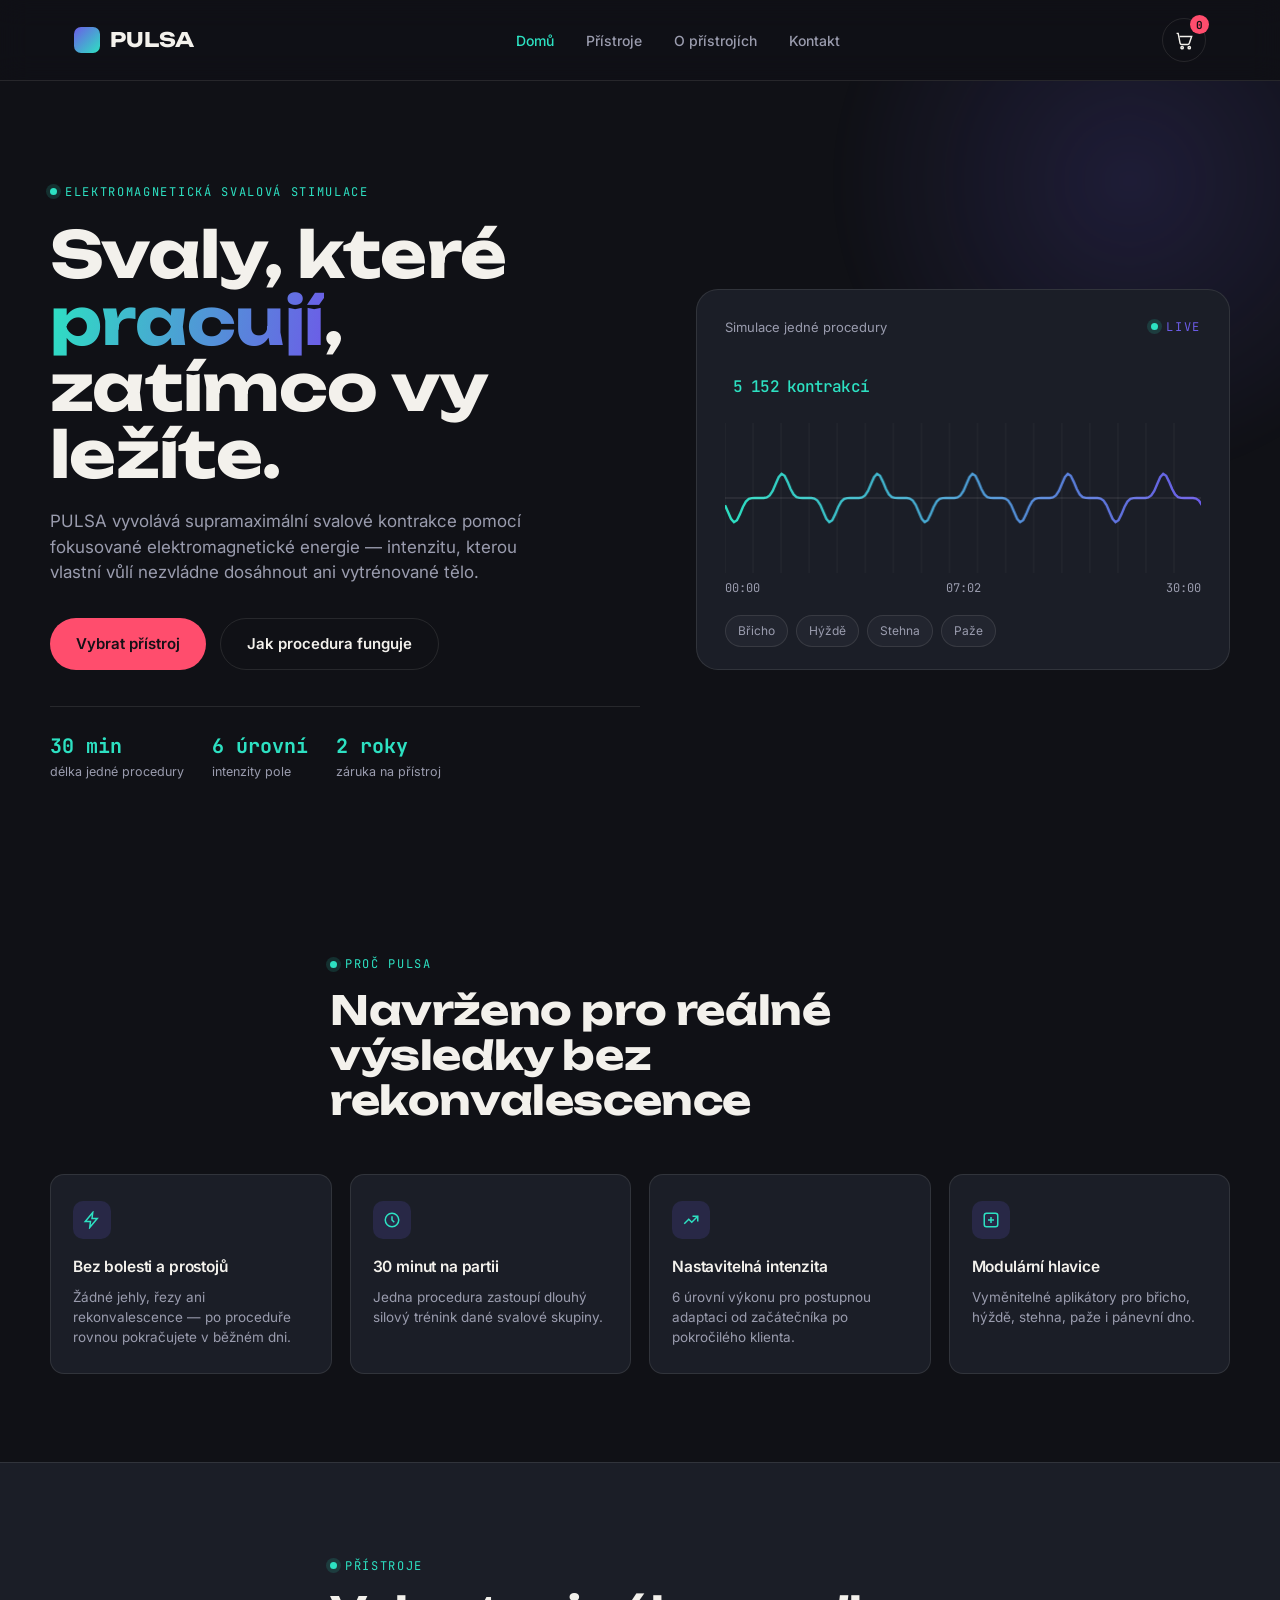
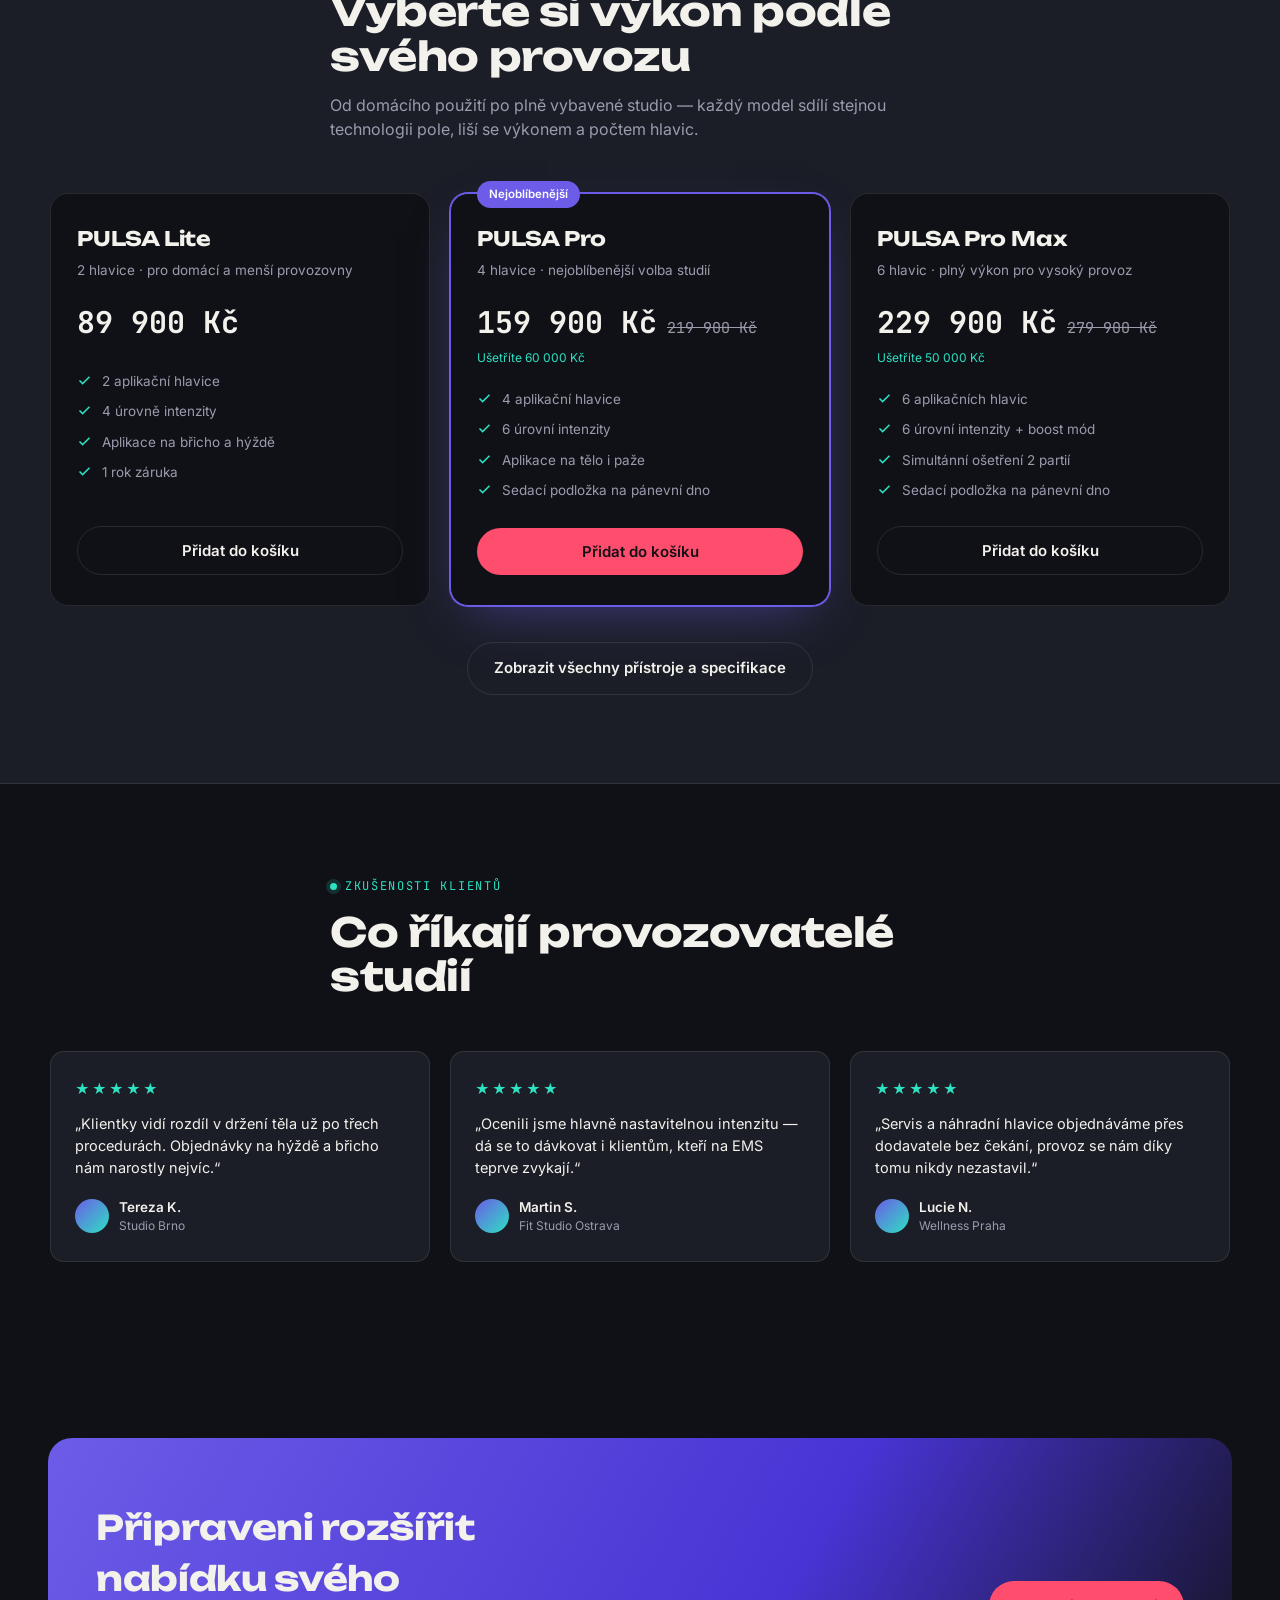
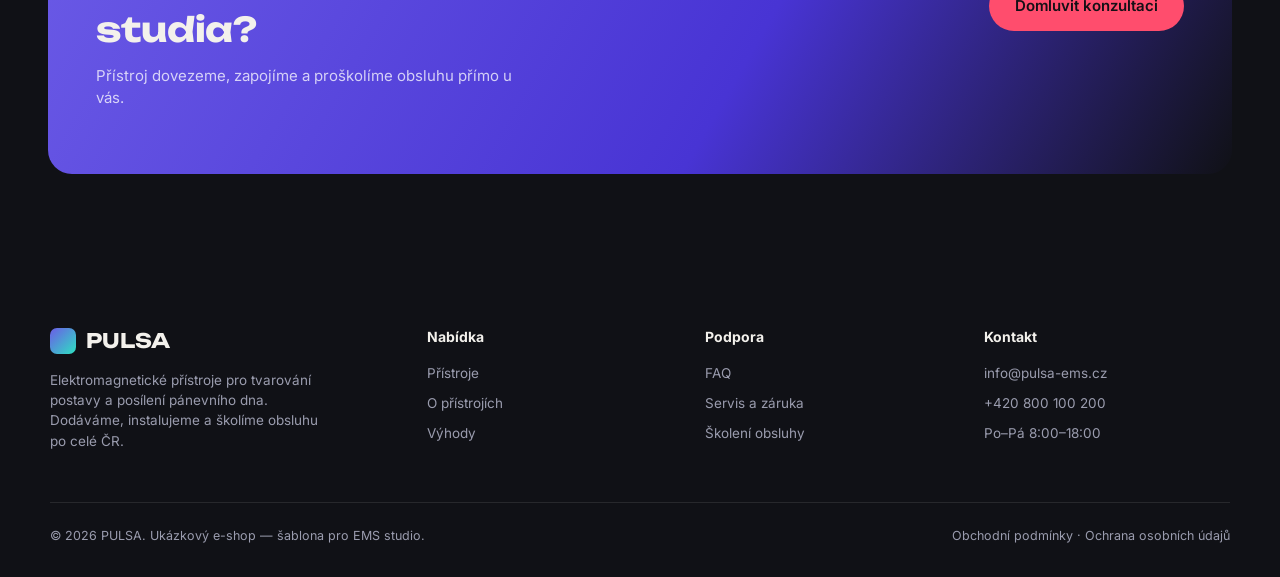
==== pulsa-cf/index.html @ d880c0a0 "Add files via upload" ====
<!DOCTYPE html>
<html lang="cs">
<head>
<meta charset="UTF-8">
<meta name="viewport" content="width=device-width, initial-scale=1.0">
<title>PULSA — Elektromagnetická svalová stimulace</title>
<link rel="preconnect" href="https://fonts.googleapis.com">
<link href="https://fonts.googleapis.com/css2?family=Unbounded:wght@400;600;700;900&family=Inter:wght@400;500;600;700&family=JetBrains+Mono:wght@400;500;700&display=swap" rel="stylesheet">
<link rel="stylesheet" href="assets/styles.css">
</head>
<body>

<header>
  <nav class="nav">
    <a href="index.html" class="logo"><span class="logo-mark"></span>PULSA</a>
    <div class="nav-links">
      <a href="index.html" class="active">Domů</a>
      <a href="produkty.html">Přístroje</a>
      <a href="o-pristrojich.html">O přístrojích</a>
      <a href="kontakt.html">Kontakt</a>
    </div>
    <div class="nav-right">
      <button class="cart-btn" id="cartToggle" aria-label="Otevřít košík">
        <svg width="19" height="19" viewBox="0 0 24 24" fill="none" stroke="currentColor" stroke-width="1.8"><circle cx="9" cy="21" r="1.5"/><circle cx="18" cy="21" r="1.5"/><path d="M2 3h2l2.4 12.4a2 2 0 0 0 2 1.6h7.7a2 2 0 0 0 2-1.6L21 7H6"/></svg>
        <span class="cart-count" id="cartCount">0</span>
      </button>
      <button class="nav-toggle" id="navToggle" aria-label="Menu">
        <svg width="18" height="18" viewBox="0 0 24 24" fill="none" stroke="currentColor" stroke-width="2"><path d="M3 6h18M3 12h18M3 18h18"/></svg>
      </button>
    </div>
  </nav>
  <div class="mobile-menu" id="mobileMenu">
    <a href="index.html" class="active">Domů</a>
    <a href="produkty.html">Přístroje</a>
    <a href="o-pristrojich.html">O přístrojích</a>
    <a href="kontakt.html">Kontakt</a>
  </div>
</header>

<section class="hero">
  <div class="hero-glow"></div>
  <div class="hero-inner">
    <div>
      <span class="eyebrow">Elektromagnetická svalová stimulace</span>
      <h1>Svaly, které <em>pracují</em>, zatímco vy ležíte.</h1>
      <p class="lead">PULSA vyvolává supramaximální svalové kontrakce pomocí fokusované elektromagnetické energie — intenzitu, kterou vlastní vůlí nezvládne dosáhnout ani vytrénované tělo.</p>
      <div class="hero-ctas">
        <a href="produkty.html" class="btn btn-primary">Vybrat přístroj</a>
        <a href="o-pristrojich.html" class="btn btn-ghost">Jak procedura funguje</a>
      </div>
      <div class="hero-trust">
        <div class="trust-item"><span class="num mono">30 min</span><span class="lbl">délka jedné procedury</span></div>
        <div class="trust-item"><span class="num mono">6&nbsp;úrovní</span><span class="lbl">intenzity pole</span></div>
        <div class="trust-item"><span class="num mono">2 roky</span><span class="lbl">záruka na přístroj</span></div>
      </div>
    </div>

    <div class="pulse-card">
      <div class="pulse-card-top">
        <span class="label">Simulace jedné procedury</span>
        <span class="eyebrow" style="color:var(--violet)">live</span>
      </div>
      <div class="pulse-counter"><span id="counterVal">0</span><span>kontrakcí</span></div>
      <canvas id="waveform" height="150"></canvas>
      <div class="pulse-legend"><span>00:00</span><span id="timeVal">00:00</span><span>30:00</span></div>
      <div class="pulse-tags">
        <span class="pulse-tag">Břicho</span>
        <span class="pulse-tag">Hýždě</span>
        <span class="pulse-tag">Stehna</span>
        <span class="pulse-tag">Paže</span>
      </div>
    </div>
  </div>
</section>

<section id="benefits">
  <div class="section-head container" style="padding:0;">
    <span class="eyebrow">Proč PULSA</span>
    <h2>Navrženo pro reálné výsledky bez rekonvalescence</h2>
  </div>
  <div class="container" style="padding:0;">
    <div class="benefits-grid">
      <div class="benefit">
        <div class="icon"><svg width="18" height="18" viewBox="0 0 24 24" fill="none" stroke="currentColor" stroke-width="2"><path d="M13 2 3 14h7l-1 8 10-12h-7z"/></svg></div>
        <h3>Bez bolesti a prostojů</h3>
        <p>Žádné jehly, řezy ani rekonvalescence — po proceduře rovnou pokračujete v běžném dni.</p>
      </div>
      <div class="benefit">
        <div class="icon"><svg width="18" height="18" viewBox="0 0 24 24" fill="none" stroke="currentColor" stroke-width="2"><circle cx="12" cy="12" r="9"/><path d="M12 7v5l3 3"/></svg></div>
        <h3>30 minut na partii</h3>
        <p>Jedna procedura zastoupí dlouhý silový trénink dané svalové skupiny.</p>
      </div>
      <div class="benefit">
        <div class="icon"><svg width="18" height="18" viewBox="0 0 24 24" fill="none" stroke="currentColor" stroke-width="2"><path d="M3 17l6-6 4 4 8-8"/><path d="M14 7h7v7"/></svg></div>
        <h3>Nastavitelná intenzita</h3>
        <p>6 úrovní výkonu pro postupnou adaptaci od začátečníka po pokročilého klienta.</p>
      </div>
      <div class="benefit">
        <div class="icon"><svg width="18" height="18" viewBox="0 0 24 24" fill="none" stroke="currentColor" stroke-width="2"><rect x="3" y="3" width="18" height="18" rx="3"/><path d="M8 12h8M12 8v8"/></svg></div>
        <h3>Modulární hlavice</h3>
        <p>Vyměnitelné aplikátory pro břicho, hýždě, stehna, paže i pánevní dno.</p>
      </div>
    </div>
  </div>
</section>

<section id="products" class="products">
  <div class="section-head container" style="padding:0;">
    <span class="eyebrow">Přístroje</span>
    <h2>Vyberte si výkon podle svého provozu</h2>
    <p>Od domácího použití po plně vybavené studio — každý model sdílí stejnou technologii pole, liší se výkonem a počtem hlavic.</p>
  </div>
  <div class="container" style="padding:0;">
    <div class="products-grid" id="productsGrid"></div>
    <div style="text-align:center; margin-top:36px;">
      <a href="produkty.html" class="btn btn-ghost">Zobrazit všechny přístroje a specifikace</a>
    </div>
  </div>
</section>

<section id="testimonials">
  <div class="section-head container" style="padding:0;">
    <span class="eyebrow">Zkušenosti klientů</span>
    <h2>Co říkají provozovatelé studií</h2>
  </div>
  <div class="container" style="padding:0;">
    <div class="testi-grid">
      <div class="testi">
        <div class="stars">★★★★★</div>
        <p>„Klientky vidí rozdíl v držení těla už po třech procedurách. Objednávky na hýždě a břicho nám narostly nejvíc.“</p>
        <div class="who"><span class="avatar"></span><div><div class="who-name">Tereza K.</div><div class="who-loc">Studio Brno</div></div></div>
      </div>
      <div class="testi">
        <div class="stars">★★★★★</div>
        <p>„Ocenili jsme hlavně nastavitelnou intenzitu — dá se to dávkovat i klientům, kteří na EMS teprve zvykají.“</p>
        <div class="who"><span class="avatar"></span><div><div class="who-name">Martin S.</div><div class="who-loc">Fit Studio Ostrava</div></div></div>
      </div>
      <div class="testi">
        <div class="stars">★★★★★</div>
        <p>„Servis a náhradní hlavice objednáváme přes dodavatele bez čekání, provoz se nám díky tomu nikdy nezastavil.“</p>
        <div class="who"><span class="avatar"></span><div><div class="who-name">Lucie N.</div><div class="who-loc">Wellness Praha</div></div></div>
      </div>
    </div>
  </div>
</section>

<section>
  <div class="cta-band">
    <div>
      <h2>Připraveni rozšířit nabídku svého studia?</h2>
      <p>Přístroj dovezeme, zapojíme a proškolíme obsluhu přímo u vás.</p>
    </div>
    <a href="kontakt.html" class="btn btn-primary">Domluvit konzultaci</a>
  </div>
</section>

<footer>
  <div class="footer-grid">
    <div>
      <div class="logo" style="margin-bottom:14px;"><span class="logo-mark"></span>PULSA</div>
      <p style="font-size:13.5px; color:var(--text-muted); max-width:280px;">Elektromagnetické přístroje pro tvarování postavy a posílení pánevního dna. Dodáváme, instalujeme a školíme obsluhu po celé ČR.</p>
    </div>
    <div>
      <h4>Nabídka</h4>
      <ul><li><a href="produkty.html">Přístroje</a></li><li><a href="o-pristrojich.html">O přístrojích</a></li><li><a href="index.html#benefits">Výhody</a></li></ul>
    </div>
    <div>
      <h4>Podpora</h4>
      <ul><li><a href="o-pristrojich.html#faq">FAQ</a></li><li><a href="kontakt.html">Servis a záruka</a></li><li><a href="kontakt.html">Školení obsluhy</a></li></ul>
    </div>
    <div>
      <h4>Kontakt</h4>
      <ul><li>info@pulsa-ems.cz</li><li>+420 800 100 200</li><li>Po–Pá 8:00–18:00</li></ul>
    </div>
  </div>
  <div class="footer-bottom">
    <span>© 2026 PULSA. Ukázkový e-shop — šablona pro EMS studio.</span>
    <span>Obchodní podmínky · Ochrana osobních údajů</span>
  </div>
</footer>

<div class="overlay" id="overlay"></div>
<aside class="drawer" id="drawer" aria-label="Košík">
  <div class="drawer-head">
    <h3>Košík</h3>
    <button class="drawer-close" id="drawerClose" aria-label="Zavřít košík">✕</button>
  </div>
  <div class="drawer-body" id="drawerBody"></div>
  <div class="drawer-foot" id="drawerFoot" style="display:none;">
    <div class="subtotal-row"><span>Mezisoučet</span><span class="amt mono" id="subtotalAmt">0 Kč</span></div>
    <button class="btn btn-primary btn-block" id="checkoutBtn">Pokračovat k objednávce</button>
    <div class="note-banner">Demo košík ukládá data jen do paměti stránky — po obnovení nebo přechodu na jinou stránku se vynuluje.</div>
  </div>
</aside>

<div class="modal" id="checkoutModal">
  <div class="modal-backdrop" id="modalBackdrop"></div>
  <div class="modal-box" id="modalBox"></div>
</div>

<script src="assets/store.js"></script>
<script>
  // render home product cards (from shared PRODUCTS data)
  const grid = document.getElementById('productsGrid');
  grid.innerHTML = PRODUCTS.map(p => `
    <div class="plan ${p.featured ? 'featured' : ''}">
      ${p.featured ? '<span class="plan-badge">Nejoblíbenější</span>' : ''}
      <h3>${p.name}</h3>
      <div class="desc">${p.desc}</div>
      <div class="price-row">
        <span class="price mono">${fmtCZK(p.price)}</span>
        ${p.oldPrice ? `<span class="old-price mono">${fmtCZK(p.oldPrice)}</span>` : ''}
      </div>
      ${p.oldPrice ? `<div class="save">Ušetříte ${fmtCZK(p.oldPrice - p.price)}</div>` : '<div style="height:22px"></div>'}
      <ul>${p.features.slice(0,4).map(f => `<li><svg width="15" height="15" viewBox="0 0 24 24" fill="none" stroke="currentColor" stroke-width="2.4"><path d="M4 12l5 5 11-11"/></svg>${f}</li>`).join('')}</ul>
      <button class="btn ${p.featured ? 'btn-primary' : 'btn-ghost'} btn-block" data-add="${p.id}">Přidat do košíku</button>
    </div>
  `).join('');

  /* hero waveform animation */
  const canvas = document.getElementById('waveform');
  const ctx = canvas.getContext('2d');
  const counterEl = document.getElementById('counterVal');
  const timeEl = document.getElementById('timeVal');
  const reduceMotion = window.matchMedia('(prefers-reduced-motion: reduce)').matches;

  function resizeCanvas(){
    const rect = canvas.getBoundingClientRect();
    canvas.width = rect.width * devicePixelRatio;
    canvas.height = rect.height * devicePixelRatio;
    ctx.scale(devicePixelRatio, devicePixelRatio);
  }
  resizeCanvas();
  window.addEventListener('resize', () => { ctx.setTransform(1,0,0,1,0,0); resizeCanvas(); });

  let t = 0;
  const totalContractions = 22000;
  const durationMs = reduceMotion ? 1 : 9000;
  const startTime = performance.now();

  function drawFrame(w, h, intensity){
    ctx.clearRect(0, 0, w, h);
    ctx.strokeStyle = 'rgba(243,241,236,0.06)';
    ctx.lineWidth = 1;
    for(let gx = 0; gx < w; gx += 28){ ctx.beginPath(); ctx.moveTo(gx, 0); ctx.lineTo(gx, h); ctx.stroke(); }
    const grad = ctx.createLinearGradient(0, 0, w, 0);
    grad.addColorStop(0, '#2DE1C2'); grad.addColorStop(1, '#6C5CE7');
    ctx.strokeStyle = grad; ctx.lineWidth = 2.4;
    ctx.beginPath();
    const points = 160;
    for(let i = 0; i <= points; i++){
      const x = (i / points) * w;
      const phase = (i / points) * Math.PI * 10 + t;
      const spike = Math.pow(Math.abs(Math.sin(phase)), 6) * Math.sign(Math.sin(phase));
      const y = h/2 - spike * (h * 0.38) * intensity;
      if(i === 0) ctx.moveTo(x, y); else ctx.lineTo(x, y);
    }
    ctx.stroke();
    ctx.strokeStyle = 'rgba(243,241,236,0.14)'; ctx.lineWidth = 1;
    ctx.beginPath(); ctx.moveTo(0, h/2); ctx.lineTo(w, h/2); ctx.stroke();
    t += 0.045;
  }

  function draw(now){
    const elapsed = Math.min((now - startTime) / durationMs, 1);
    const w = canvas.getBoundingClientRect().width;
    const h = canvas.getBoundingClientRect().height;
    drawFrame(w, h, 0.25 + elapsed * 0.75);
    counterEl.textContent = Math.round(elapsed * totalContractions).toLocaleString('cs-CZ');
    const secs = Math.round(elapsed * 30 * 60);
    timeEl.textContent = String(Math.floor(secs/60)).padStart(2,'0') + ':' + String(secs%60).padStart(2,'0');
    if(elapsed < 1){ requestAnimationFrame(draw); } else { requestAnimationFrame(loopIdle); }
  }
  function loopIdle(){
    const w = canvas.getBoundingClientRect().width;
    const h = canvas.getBoundingClientRect().height;
    drawFrame(w, h, 1);
    requestAnimationFrame(loopIdle);
  }
  if(reduceMotion){
    counterEl.textContent = totalContractions.toLocaleString('cs-CZ');
    timeEl.textContent = '30:00';
    requestAnimationFrame(loopIdle);
  } else {
    requestAnimationFrame(draw);
  }
</script>
</body>
</html>
---- pulsa-cf/assets/styles.css ----
:root{
  --bg:#101116;
  --surface:#1B1E27;
  --surface-2:#22252F;
  --line: rgba(243,241,236,0.10);
  --violet:#6C5CE7;
  --violet-soft: rgba(108,92,231,0.16);
  --cyan:#2DE1C2;
  --coral:#FF4D6D;
  --coral-soft: rgba(255,77,109,0.16);
  --text:#F3F1EC;
  --text-muted:#9A9CAE;
  --radius: 14px;
}
*{box-sizing:border-box; margin:0; padding:0;}
html{scroll-behavior:smooth;}
body{
  background:var(--bg);
  color:var(--text);
  font-family:'Inter', sans-serif;
  line-height:1.5;
  -webkit-font-smoothing:antialiased;
  overflow-x:hidden;
}
h1,h2,h3,.display{ font-family:'Unbounded', sans-serif; letter-spacing:-0.01em; }
.mono{ font-family:'JetBrains Mono', monospace; }
a{ color:inherit; text-decoration:none; }
img{max-width:100%; display:block;}
ul{list-style:none;}
button{ font-family:inherit; cursor:pointer; border:none; background:none; color:inherit; }
:focus-visible{ outline:2px solid var(--cyan); outline-offset:3px; }
.container{ max-width:1180px; margin:0 auto; padding:0 24px; }
.eyebrow{
  font-family:'JetBrains Mono', monospace;
  font-size:12px;
  letter-spacing:0.14em;
  text-transform:uppercase;
  color:var(--cyan);
  display:inline-flex;
  align-items:center;
  gap:8px;
}
.eyebrow::before{
  content:"";
  width:7px; height:7px; border-radius:50%;
  background:var(--cyan);
  box-shadow:0 0 0 4px rgba(45,225,194,0.15);
}
.btn{
  display:inline-flex; align-items:center; justify-content:center; gap:8px;
  padding:14px 26px;
  border-radius:100px;
  font-weight:600;
  font-size:15px;
  transition:transform .18s ease, box-shadow .18s ease, background .18s ease;
  white-space:nowrap;
}
.btn-primary{ background:var(--coral); color:#151016; }
.btn-primary:hover{ transform:translateY(-2px); box-shadow:0 10px 30px -8px rgba(255,77,109,0.55); }
.btn-ghost{ background:transparent; border:1px solid var(--line); color:var(--text); }
.btn-ghost:hover{ border-color:var(--cyan); color:var(--cyan); }
.btn-block{ width:100%; }
.btn[disabled]{ opacity:0.45; pointer-events:none; }

/* ===== HEADER / NAV ===== */
header{
  position:sticky; top:0; z-index:60;
  background:rgba(16,17,22,0.82);
  backdrop-filter: blur(14px);
  border-bottom:1px solid var(--line);
}
.nav{
  display:flex; align-items:center; justify-content:space-between;
  padding:18px 24px;
  max-width:1180px; margin:0 auto;
}
.logo{
  font-family:'Unbounded', sans-serif;
  font-weight:700;
  font-size:20px;
  display:flex; align-items:center; gap:10px;
}
.logo-mark{
  width:26px; height:26px;
  border-radius:7px;
  background:linear-gradient(135deg, var(--violet), var(--cyan));
  flex:none;
}
.nav-links{ display:flex; gap:32px; font-size:14px; font-weight:500; color:var(--text-muted); }
.nav-links a:hover{ color:var(--text); }
.nav-links a.active{ color:var(--cyan); }
.nav-right{ display:flex; align-items:center; gap:14px; }
.cart-btn{
  position:relative;
  width:44px; height:44px;
  border-radius:50%;
  border:1px solid var(--line);
  display:flex; align-items:center; justify-content:center;
}
.cart-btn:hover{ border-color:var(--cyan); }
.cart-count{
  position:absolute; top:-4px; right:-4px;
  background:var(--coral);
  color:#150F14;
  font-family:'JetBrains Mono', monospace;
  font-size:11px; font-weight:700;
  min-width:19px; height:19px; border-radius:50%;
  display:flex; align-items:center; justify-content:center;
  padding:0 3px;
}
.nav-toggle{ display:none; width:44px; height:44px; align-items:center; justify-content:center; border:1px solid var(--line); border-radius:50%; }
.mobile-menu{
  display:none;
  flex-direction:column;
  gap:2px;
  padding:8px 24px 18px;
  border-top:1px solid var(--line);
}
.mobile-menu.open{ display:flex; }
.mobile-menu a{ padding:12px 4px; font-size:15px; border-bottom:1px solid var(--line); color:var(--text-muted); }
.mobile-menu a.active{ color:var(--cyan); }

/* ===== PAGE HERO (sub-pages) ===== */
.page-hero{
  padding:64px 24px 48px;
  border-bottom:1px solid var(--line);
  position:relative;
  overflow:hidden;
}
.page-hero-glow{
  position:absolute; top:-160px; left:-120px;
  width:460px; height:460px;
  background:radial-gradient(circle, var(--violet-soft), transparent 70%);
  pointer-events:none;
}
.page-hero h1{ font-size:clamp(30px,4vw,46px); margin-top:14px; line-height:1.08; max-width:720px; }
.page-hero p.lead{ color:var(--text-muted); font-size:16px; max-width:560px; margin-top:16px; }
.breadcrumb{ font-size:13px; color:var(--text-muted); }
.breadcrumb a:hover{ color:var(--cyan); }

/* ===== HERO (home) ===== */
.hero{ position:relative; padding:96px 24px 80px; overflow:hidden; }
.hero-glow{
  position:absolute; top:-200px; right:-150px;
  width:600px; height:600px;
  background:radial-gradient(circle, var(--violet-soft), transparent 70%);
  filter:blur(10px);
  pointer-events:none;
}
.hero-inner{
  position:relative; max-width:1180px; margin:0 auto;
  display:grid; grid-template-columns: 1.05fr 0.95fr; gap:56px; align-items:center;
}
.hero h1{ font-size:clamp(38px, 5.2vw, 64px); line-height:1.04; font-weight:700; margin:20px 0 22px; }
.hero h1 em{
  font-style:normal;
  background:linear-gradient(100deg, var(--cyan), var(--violet));
  -webkit-background-clip:text; background-clip:text; color:transparent;
}
.hero p.lead{ font-size:17px; color:var(--text-muted); max-width:480px; margin-bottom:32px; }
.hero-ctas{ display:flex; gap:14px; flex-wrap:wrap; margin-bottom:36px; }
.hero-trust{ display:flex; gap:28px; flex-wrap:wrap; padding-top:24px; border-top:1px solid var(--line); }
.trust-item{ display:flex; flex-direction:column; gap:2px; }
.trust-item .num{ font-family:'JetBrains Mono', monospace; font-weight:700; font-size:20px; color:var(--cyan); }
.trust-item .lbl{ font-size:12.5px; color:var(--text-muted); }

.pulse-card{ background:var(--surface); border:1px solid var(--line); border-radius:22px; padding:28px 28px 22px; position:relative; }
.pulse-card-top{ display:flex; justify-content:space-between; align-items:flex-start; margin-bottom:6px; }
.pulse-card-top .label{ font-size:13px; color:var(--text-muted); }
.pulse-counter{ font-family:'JetBrains Mono', monospace; font-size:44px; font-weight:700; color:var(--text); letter-spacing:-0.02em; }
.pulse-counter span{ font-size:16px; color:var(--cyan); font-weight:500; margin-left:8px; }
canvas#waveform{ width:100%; height:150px; display:block; margin:14px 0 6px; }
.pulse-legend{ display:flex; justify-content:space-between; font-size:12px; color:var(--text-muted); font-family:'JetBrains Mono', monospace; }
.pulse-tags{ display:flex; gap:8px; margin-top:18px; flex-wrap:wrap; }
.pulse-tag{ font-size:12px; padding:6px 12px; border-radius:100px; background:var(--surface-2); color:var(--text-muted); border:1px solid var(--line); }

@media (prefers-reduced-motion: reduce){ html{ scroll-behavior:auto; } }

/* ===== SECTION SHARED ===== */
section{ padding:88px 24px; }
.section-head{ max-width:620px; margin-bottom:52px; }
.section-head h2{ font-size:clamp(28px,3.4vw,40px); margin-top:14px; line-height:1.12; }
.section-head p{ color:var(--text-muted); margin-top:14px; font-size:16px; }

/* ===== HOW IT WORKS / PHASES ===== */
.phases{ display:grid; grid-template-columns:repeat(3,1fr); gap:1px; background:var(--line); border:1px solid var(--line); border-radius:var(--radius); overflow:hidden; }
.phase{ background:var(--surface); padding:32px 26px; }
.phase .bar{ height:6px; border-radius:4px; background:var(--surface-2); overflow:hidden; margin-bottom:18px; }
.phase .bar i{ display:block; height:100%; background:linear-gradient(90deg, var(--cyan), var(--violet)); }
.phase h3{ font-size:18px; margin-bottom:8px; }
.phase p{ font-size:14.5px; color:var(--text-muted); }
.phase .freq{ font-family:'JetBrains Mono', monospace; font-size:12px; color:var(--cyan); margin-bottom:10px; display:block; }

/* ===== BENEFITS ===== */
.benefits-grid{ display:grid; grid-template-columns:repeat(4,1fr); gap:18px; }
.benefit{ background:var(--surface); border:1px solid var(--line); border-radius:var(--radius); padding:26px 22px; transition:border-color .2s ease, transform .2s ease; }
.benefit:hover{ border-color:var(--violet); transform:translateY(-3px); }
.benefit .icon{ width:38px; height:38px; border-radius:10px; background:var(--violet-soft); color:var(--cyan); display:flex; align-items:center; justify-content:center; margin-bottom:16px; }
.benefit h3{ font-family:'Inter'; font-weight:600; font-size:15.5px; margin-bottom:8px; }
.benefit p{ font-size:13.5px; color:var(--text-muted); }

/* ===== PRODUCTS ===== */
.products{ background:var(--surface); border-top:1px solid var(--line); border-bottom:1px solid var(--line); }
.products-grid{ display:grid; grid-template-columns:repeat(3,1fr); gap:20px; }
.plan{ background:var(--bg); border:1px solid var(--line); border-radius:18px; padding:30px 26px; display:flex; flex-direction:column; position:relative; }
.plan.featured{ border-color:var(--violet); box-shadow:0 0 0 1px var(--violet), 0 20px 50px -20px rgba(108,92,231,0.5); }
.plan-badge{ position:absolute; top:-13px; left:26px; background:var(--violet); color:#fff; font-size:11.5px; font-weight:600; padding:5px 12px; border-radius:100px; }
.plan h3{ font-size:20px; margin-bottom:6px; }
.plan .desc{ font-size:13.5px; color:var(--text-muted); margin-bottom:20px; }
.plan .price-row{ display:flex; align-items:baseline; gap:10px; margin-bottom:4px; }
.plan .price{ font-family:'JetBrains Mono', monospace; font-size:30px; font-weight:700; }
.plan .old-price{ font-family:'JetBrains Mono', monospace; font-size:15px; color:var(--text-muted); text-decoration:line-through; }
.plan .save{ font-size:12px; color:var(--cyan); margin-bottom:22px; }
.plan ul{ display:flex; flex-direction:column; gap:10px; margin-bottom:26px; flex:1; }
.plan li{ font-size:13.5px; color:var(--text-muted); display:flex; gap:10px; align-items:flex-start; }
.plan li svg{ flex:none; margin-top:2px; color:var(--cyan); }
.plan-meta{ display:flex; gap:14px; margin-top:16px; padding-top:16px; border-top:1px solid var(--line); }
.plan-meta div{ font-size:11.5px; color:var(--text-muted); }
.plan-meta .v{ font-family:'JetBrains Mono', monospace; font-size:13px; color:var(--text); display:block; }
.plan-link{ font-size:12.5px; color:var(--cyan); margin-top:12px; display:inline-block; }

/* filters (products page) */
.filter-bar{ display:flex; gap:10px; flex-wrap:wrap; margin-bottom:36px; }
.filter-chip{ padding:9px 16px; border-radius:100px; border:1px solid var(--line); font-size:13px; color:var(--text-muted); background:var(--bg); }
.filter-chip.active{ border-color:var(--cyan); color:var(--cyan); background:var(--violet-soft); }

/* ===== SPEC TABLE (device info page) ===== */
.spec-table{ width:100%; border-collapse:collapse; background:var(--surface); border:1px solid var(--line); border-radius:var(--radius); overflow:hidden; }
.spec-table th, .spec-table td{ text-align:left; padding:16px 20px; font-size:13.5px; border-bottom:1px solid var(--line); }
.spec-table th{ color:var(--text-muted); font-weight:500; background:var(--surface-2); font-family:'JetBrains Mono', monospace; font-size:12px; text-transform:uppercase; letter-spacing:0.06em; }
.spec-table td.val{ font-family:'JetBrains Mono', monospace; color:var(--cyan); }
.spec-table tr:last-child td{ border-bottom:none; }
.spec-wrap{ overflow-x:auto; }

.diagram{ background:var(--surface); border:1px solid var(--line); border-radius:var(--radius); padding:30px; display:grid; grid-template-columns:repeat(4,1fr); gap:20px; }
.diagram-item{ text-align:center; }
.diagram-icon{ width:52px; height:52px; border-radius:50%; background:var(--violet-soft); color:var(--cyan); display:flex; align-items:center; justify-content:center; margin:0 auto 12px; }
.diagram-item h4{ font-size:13.5px; margin-bottom:6px; }
.diagram-item p{ font-size:12px; color:var(--text-muted); }

.contra-list{ display:grid; grid-template-columns:repeat(2,1fr); gap:12px; }
.contra-item{ display:flex; gap:10px; align-items:flex-start; background:var(--surface); border:1px solid var(--line); border-radius:10px; padding:14px 16px; font-size:13.5px; color:var(--text-muted); }
.contra-item svg{ flex:none; color:var(--coral); margin-top:2px; }

/* ===== TESTIMONIALS ===== */
.testi-grid{ display:grid; grid-template-columns:repeat(3,1fr); gap:20px; }
.testi{ background:var(--surface); border:1px solid var(--line); border-radius:var(--radius); padding:26px 24px; }
.testi .stars{ color:var(--cyan); font-size:14px; margin-bottom:14px; letter-spacing:2px; }
.testi p{ font-size:14.5px; color:var(--text); margin-bottom:18px; }
.testi .who{ display:flex; align-items:center; gap:10px; }
.avatar{ width:34px; height:34px; border-radius:50%; background:linear-gradient(135deg, var(--violet), var(--cyan)); flex:none; }
.who-name{ font-size:13.5px; font-weight:600; }
.who-loc{ font-size:12px; color:var(--text-muted); }

/* ===== FAQ ===== */
.faq-list{ max-width:780px; }
.faq-item{ border-bottom:1px solid var(--line); }
.faq-q{ width:100%; display:flex; justify-content:space-between; align-items:center; padding:22px 4px; text-align:left; font-family:'Inter'; font-weight:600; font-size:15.5px; }
.faq-q .plus{ font-family:'JetBrains Mono', monospace; color:var(--cyan); font-size:20px; transition:transform .2s ease; flex:none; margin-left:16px; }
.faq-item.open .plus{ transform:rotate(45deg); }
.faq-a{ max-height:0; overflow:hidden; transition:max-height .3s ease; }
.faq-a p{ padding:0 4px 22px; color:var(--text-muted); font-size:14.5px; max-width:640px; }

/* ===== CONTACT PAGE ===== */
.contact-grid{ display:grid; grid-template-columns:0.9fr 1.1fr; gap:48px; align-items:flex-start; }
.contact-card{ background:var(--surface); border:1px solid var(--line); border-radius:var(--radius); padding:28px; margin-bottom:16px; }
.contact-card h3{ font-size:15px; margin-bottom:14px; }
.contact-row{ display:flex; gap:14px; align-items:flex-start; padding:12px 0; border-bottom:1px solid var(--line); }
.contact-row:last-child{ border-bottom:none; }
.contact-row .ic{ width:34px; height:34px; border-radius:9px; background:var(--violet-soft); color:var(--cyan); display:flex; align-items:center; justify-content:center; flex:none; }
.contact-row .t{ font-size:13.5px; color:var(--text-muted); }
.contact-row .v{ font-size:14.5px; font-weight:500; margin-top:2px; }
.map-placeholder{
  height:220px; border-radius:var(--radius); border:1px solid var(--line);
  background:
    linear-gradient(var(--surface-2) 1px, transparent 1px) 0 0/26px 26px,
    linear-gradient(90deg, var(--surface-2) 1px, transparent 1px) 0 0/26px 26px,
    var(--surface);
  display:flex; align-items:center; justify-content:center; color:var(--text-muted); font-size:13px; gap:8px;
}
.map-placeholder svg{ color:var(--coral); }

.form-card{ background:var(--surface); border:1px solid var(--line); border-radius:18px; padding:36px; }
.field{ margin-bottom:18px; }
.field label{ display:block; font-size:12.5px; color:var(--text-muted); margin-bottom:7px; }
.field input, .field textarea, .field select{
  width:100%; padding:13px 15px; background:var(--surface-2); border:1px solid var(--line);
  border-radius:10px; color:var(--text); font-size:14px; font-family:'Inter'; resize:vertical;
}
.field input:focus, .field textarea:focus, .field select:focus{ border-color:var(--cyan); outline:none; }
.field-row{ display:flex; gap:14px; }
.field-row .field{ flex:1; }
.form-success{ display:none; text-align:center; padding:20px 0; }
.form-success.active{ display:block; }
.form-success .check{ width:56px; height:56px; border-radius:50%; background:var(--violet-soft); color:var(--cyan); display:flex; align-items:center; justify-content:center; margin:0 auto 18px; }

/* ===== FOOTER CTA ===== */
.cta-band{
  background:linear-gradient(120deg, var(--violet), #4834D4 60%, var(--bg));
  border-radius:24px; margin:0 24px; padding:64px 48px;
  display:flex; align-items:center; justify-content:space-between; gap:32px; flex-wrap:wrap;
}
.cta-band h2{ font-size:clamp(24px,3vw,34px); max-width:460px; }
.cta-band p{ color:rgba(255,255,255,0.75); margin-top:10px; max-width:420px; font-size:15px;}

footer{ padding:64px 24px 32px; }
.footer-grid{ display:grid; grid-template-columns:1.4fr 1fr 1fr 1fr; gap:32px; margin-bottom:48px; max-width:1180px; margin-left:auto; margin-right:auto; }
.footer-grid h4{ font-size:14px; margin-bottom:16px; }
.footer-grid li{ font-size:13.5px; color:var(--text-muted); margin-bottom:10px; }
.footer-grid li a:hover{ color:var(--text); }
.footer-bottom{ display:flex; justify-content:space-between; align-items:center; padding-top:24px; border-top:1px solid var(--line); font-size:12.5px; color:var(--text-muted); flex-wrap:wrap; gap:12px; max-width:1180px; margin:0 auto; }

/* ===== CART DRAWER ===== */
.overlay{ position:fixed; inset:0; background:rgba(8,8,10,0.6); opacity:0; pointer-events:none; transition:opacity .25s ease; z-index:80; }
.overlay.active{ opacity:1; pointer-events:auto; }
.drawer{
  position:fixed; top:0; right:0; height:100%; width:420px; max-width:92vw;
  background:var(--surface); border-left:1px solid var(--line); z-index:90;
  transform:translateX(100%); transition:transform .3s cubic-bezier(.4,0,.2,1);
  display:flex; flex-direction:column;
}
.drawer.active{ transform:translateX(0); }
.drawer-head{ display:flex; justify-content:space-between; align-items:center; padding:22px 22px; border-bottom:1px solid var(--line); }
.drawer-head h3{ font-size:17px; }
.drawer-close{ width:36px; height:36px; border-radius:50%; border:1px solid var(--line); display:flex; align-items:center; justify-content:center; }
.drawer-body{ flex:1; overflow-y:auto; padding:18px 22px; }
.drawer-empty{ text-align:center; padding:60px 20px; color:var(--text-muted); font-size:14px; }
.cart-item{ display:flex; gap:14px; padding:16px 0; border-bottom:1px solid var(--line); }
.cart-item-thumb{ width:56px; height:56px; border-radius:10px; background:var(--surface-2); flex:none; display:flex; align-items:center; justify-content:center; color:var(--cyan); }
.cart-item-info{ flex:1; min-width:0; }
.cart-item-info .name{ font-size:14px; font-weight:600; margin-bottom:4px; }
.cart-item-info .price{ font-family:'JetBrains Mono', monospace; font-size:13px; color:var(--text-muted); }
.qty-row{ display:flex; align-items:center; gap:10px; margin-top:10px; }
.qty-btn{ width:26px; height:26px; border-radius:7px; background:var(--surface-2); border:1px solid var(--line); display:flex; align-items:center; justify-content:center; font-size:14px; }
.qty-val{ font-family:'JetBrains Mono', monospace; font-size:13px; min-width:16px; text-align:center; }
.remove-btn{ font-size:12px; color:var(--coral); margin-top:8px; }
.drawer-foot{ padding:20px 22px 26px; border-top:1px solid var(--line); }
.subtotal-row{ display:flex; justify-content:space-between; margin-bottom:16px; font-size:15px; }
.subtotal-row .amt{ font-family:'JetBrains Mono', monospace; font-weight:700; }

/* ===== MODAL (checkout) ===== */
.modal{ position:fixed; inset:0; z-index:100; display:flex; align-items:center; justify-content:center; padding:24px; opacity:0; pointer-events:none; transition:opacity .25s ease; }
.modal.active{ opacity:1; pointer-events:auto; }
.modal-backdrop{ position:absolute; inset:0; background:rgba(8,8,10,0.72); }
.modal-box{ position:relative; background:var(--surface); border:1px solid var(--line); border-radius:20px; width:460px; max-width:100%; max-height:86vh; overflow-y:auto; padding:30px 28px; }
.modal-box h3{ font-size:20px; margin-bottom:6px; }
.modal-box .sub{ font-size:13.5px; color:var(--text-muted); margin-bottom:24px; }
.modal-summary{ background:var(--surface-2); border-radius:12px; padding:16px; margin-bottom:20px; font-size:13.5px; }
.modal-summary .row{ display:flex; justify-content:space-between; padding:4px 0; color:var(--text-muted); }
.modal-summary .row.total{ color:var(--text); font-weight:700; border-top:1px solid var(--line); margin-top:8px; padding-top:10px; font-family:'JetBrains Mono', monospace; }
.modal-close{ position:absolute; top:20px; right:20px; width:32px; height:32px; border-radius:50%; border:1px solid var(--line); display:flex; align-items:center; justify-content:center; }
.success-box{ text-align:center; padding:20px 0 6px; }
.success-box .check{ width:56px; height:56px; border-radius:50%; background:var(--violet-soft); color:var(--cyan); display:flex; align-items:center; justify-content:center; margin:0 auto 18px; }
.success-box h3{ margin-bottom:8px; }
.success-box p{ font-size:14px; color:var(--text-muted); margin-bottom:24px; }
.note-banner{ font-size:12px; color:var(--text-muted); background:var(--surface-2); border:1px dashed var(--line); border-radius:10px; padding:10px 12px; margin-top:16px; }

/* ===== RESPONSIVE ===== */
@media (max-width: 980px){
  .hero-inner{ grid-template-columns:1fr; }
  .phases{ grid-template-columns:1fr; }
  .benefits-grid{ grid-template-columns:repeat(2,1fr); }
  .products-grid{ grid-template-columns:1fr; max-width:420px; margin:0 auto; }
  .testi-grid{ grid-template-columns:1fr; }
  .footer-grid{ grid-template-columns:1fr 1fr; }
  .cta-band{ flex-direction:column; align-items:flex-start; }
  .contact-grid{ grid-template-columns:1fr; }
  .diagram{ grid-template-columns:repeat(2,1fr); }
  .contra-list{ grid-template-columns:1fr; }
}
@media (max-width: 760px){
  .nav-links{ display:none; }
  .nav-toggle{ display:flex; }
  .field-row{ flex-direction:column; gap:0; }
  .form-card{ padding:24px; }
}
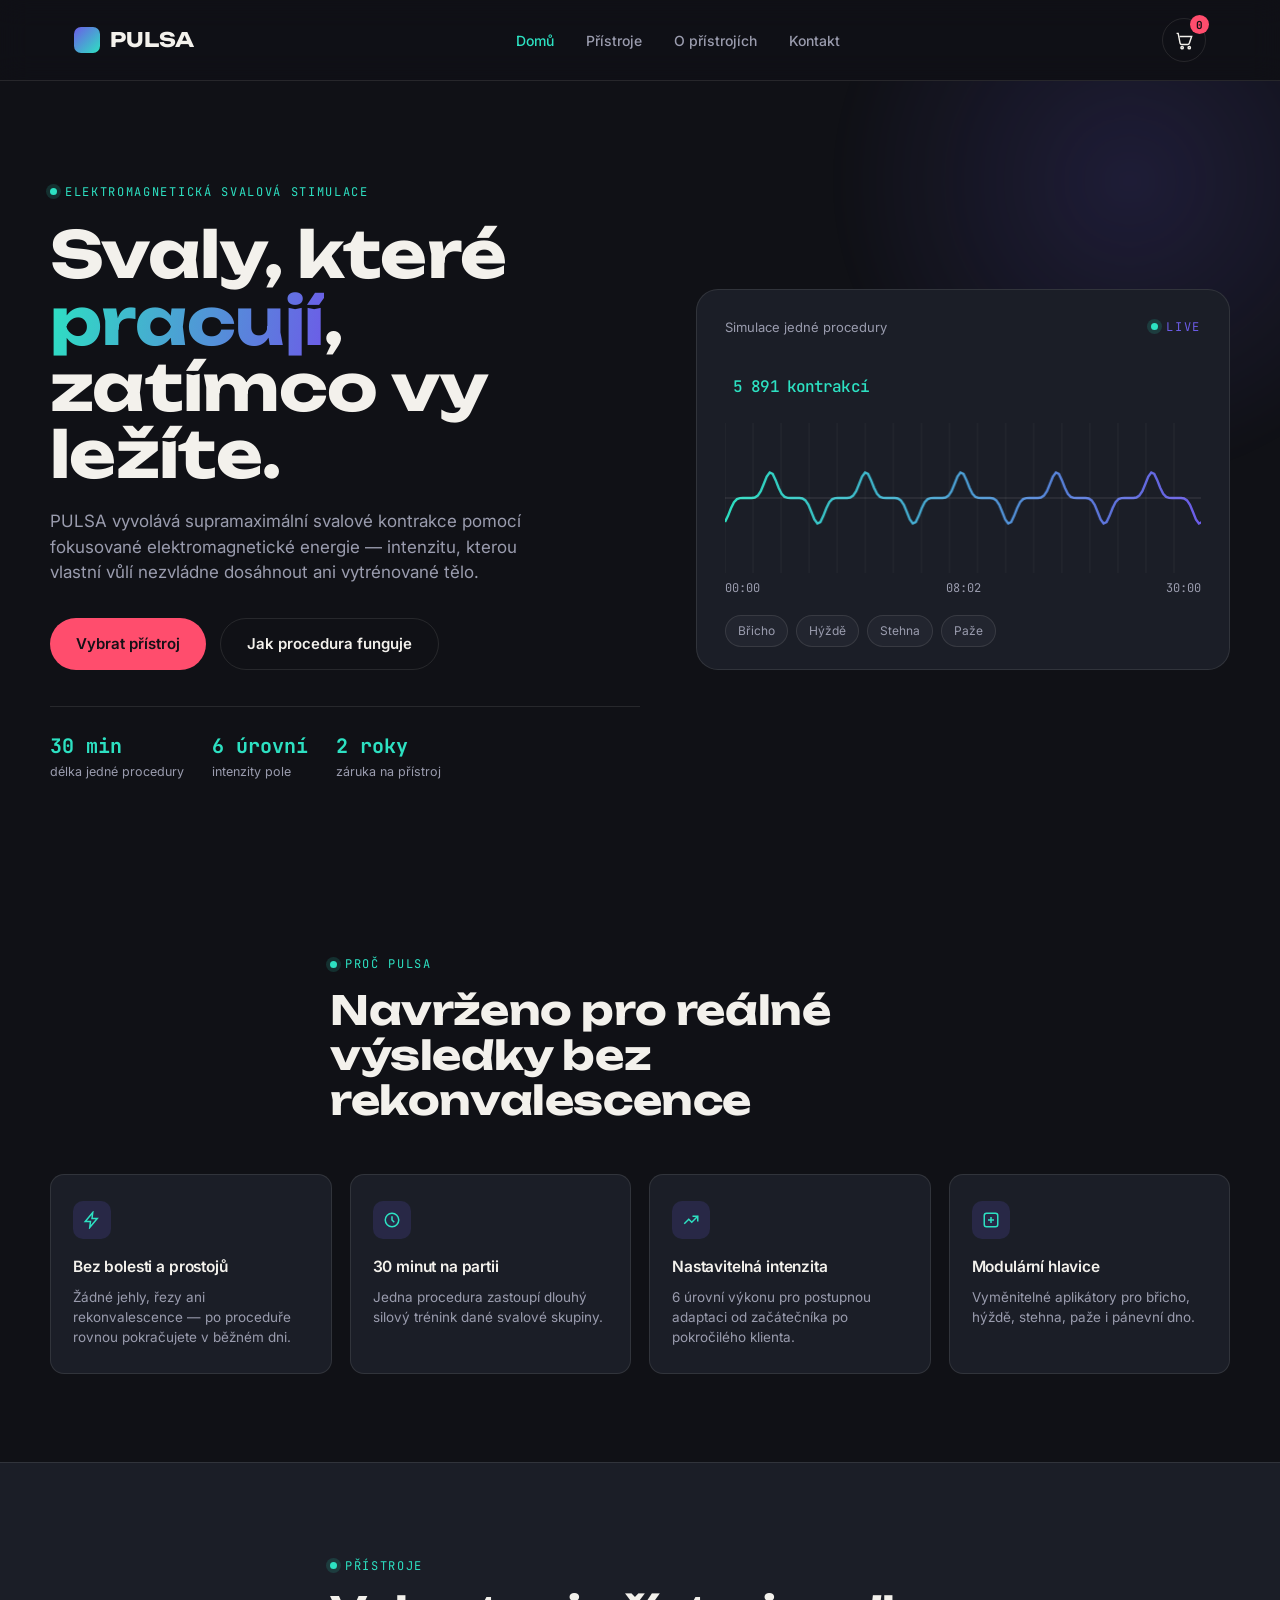
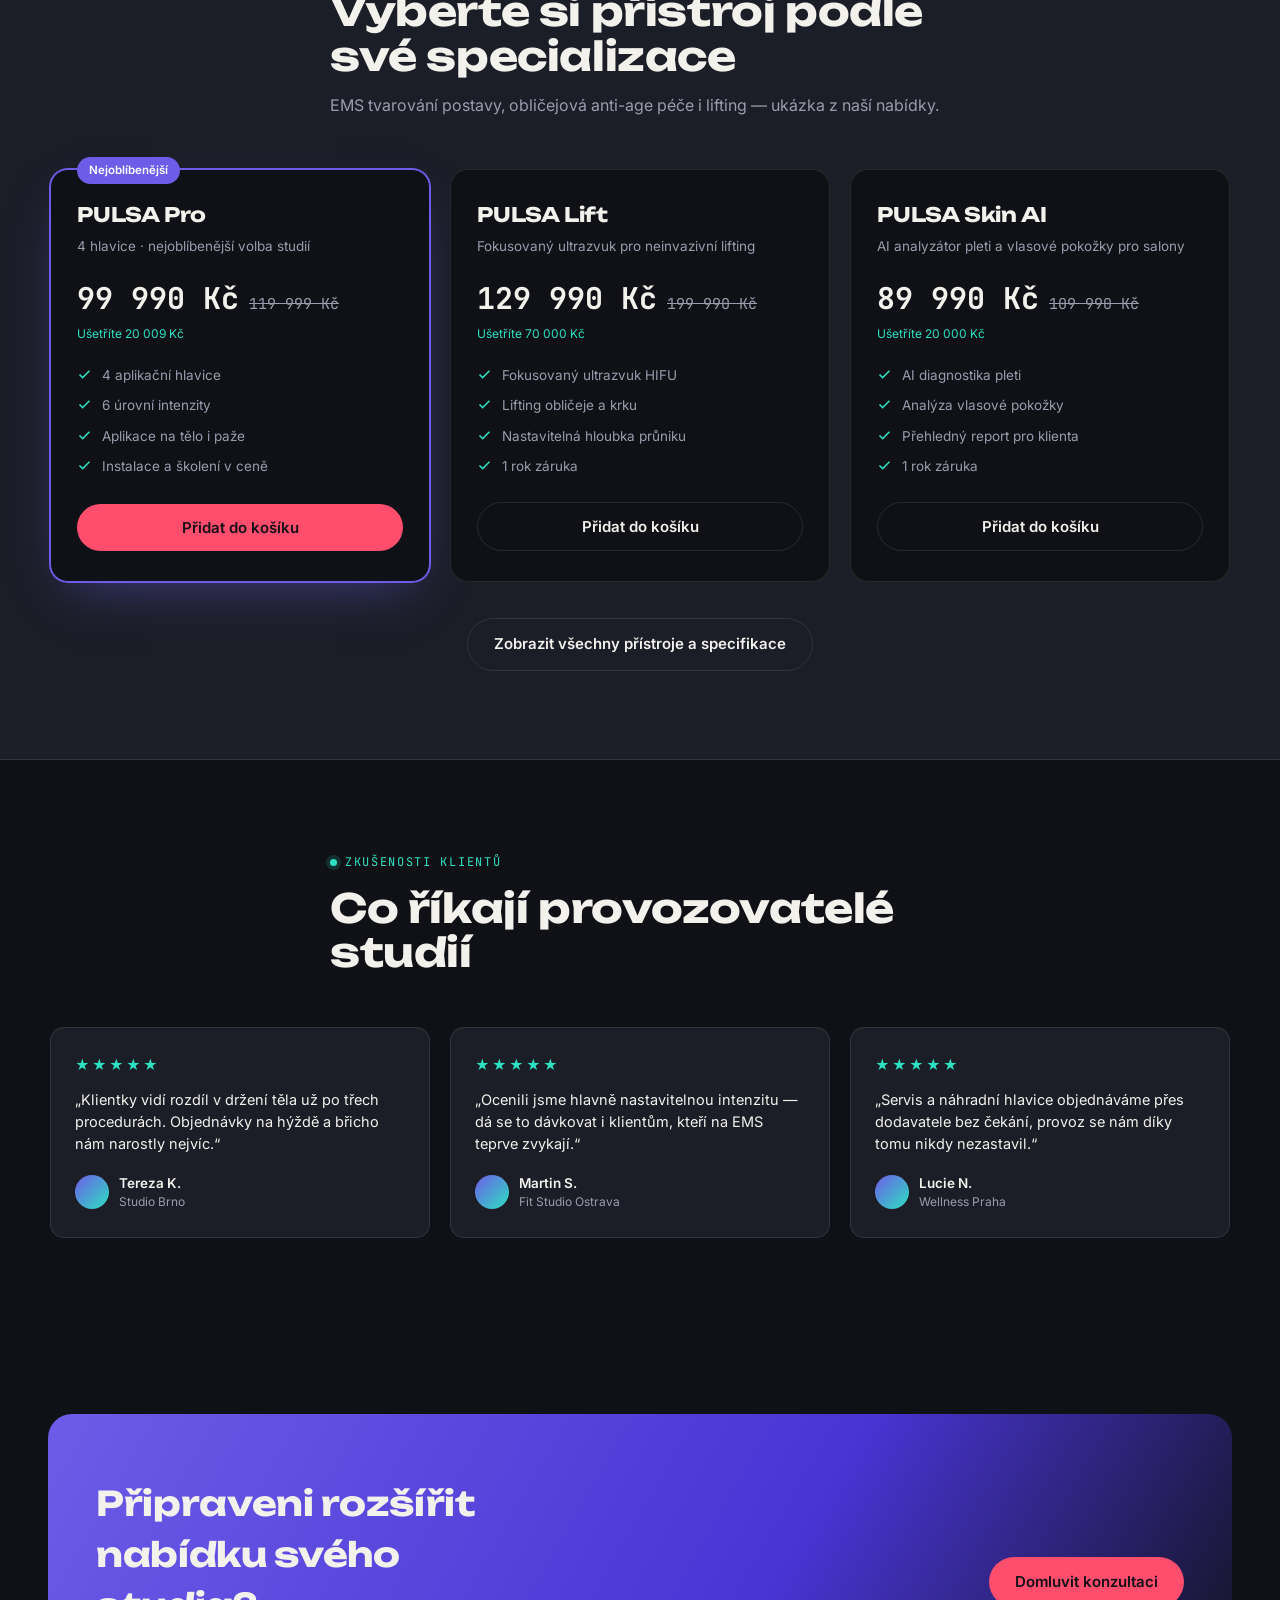
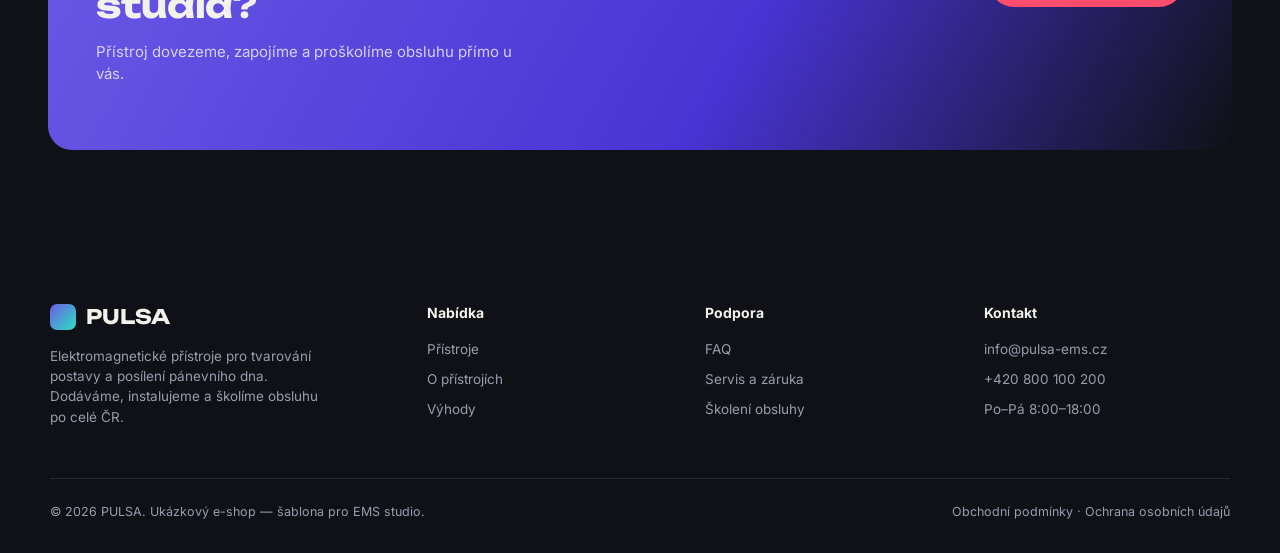
==== commit eb04c081: "Update index.html" ====
--- a/pulsa-cf/index.html
+++ b/pulsa-cf/index.html
@@ -105,11 +105,11 @@
 </section>
 
 <section id="products" class="products">
-  <div class="section-head container" style="padding:0;">
-    <span class="eyebrow">Přístroje</span>
-    <h2>Vyberte si výkon podle svého provozu</h2>
-    <p>Od domácího použití po plně vybavené studio — každý model sdílí stejnou technologii pole, liší se výkonem a počtem hlavic.</p>
-  </div>
+      <div class="section-head container" style="padding:0;">
+          <span class="eyebrow">Přístroje</span>
+          <h2>Vyberte si přístroj podle své specializace</h2>
+        <p>EMS tvarování postavy, obličejová anti-age péče i lifting — ukázka z naší nabídky.</p>
+      </div>
   <div class="container" style="padding:0;">
     <div class="products-grid" id="productsGrid"></div>
     <div style="text-align:center; margin-top:36px;">
@@ -202,7 +202,7 @@
 <script>
   // render home product cards (from shared PRODUCTS data)
   const grid = document.getElementById('productsGrid');
-  grid.innerHTML = PRODUCTS.map(p => `
+    grid.innerHTML = PRODUCTS.filter(p => ['pro','lift','skinai'].includes(p.id)).map(p => `
     <div class="plan ${p.featured ? 'featured' : ''}">
       ${p.featured ? '<span class="plan-badge">Nejoblíbenější</span>' : ''}
       <h3>${p.name}</h3>
